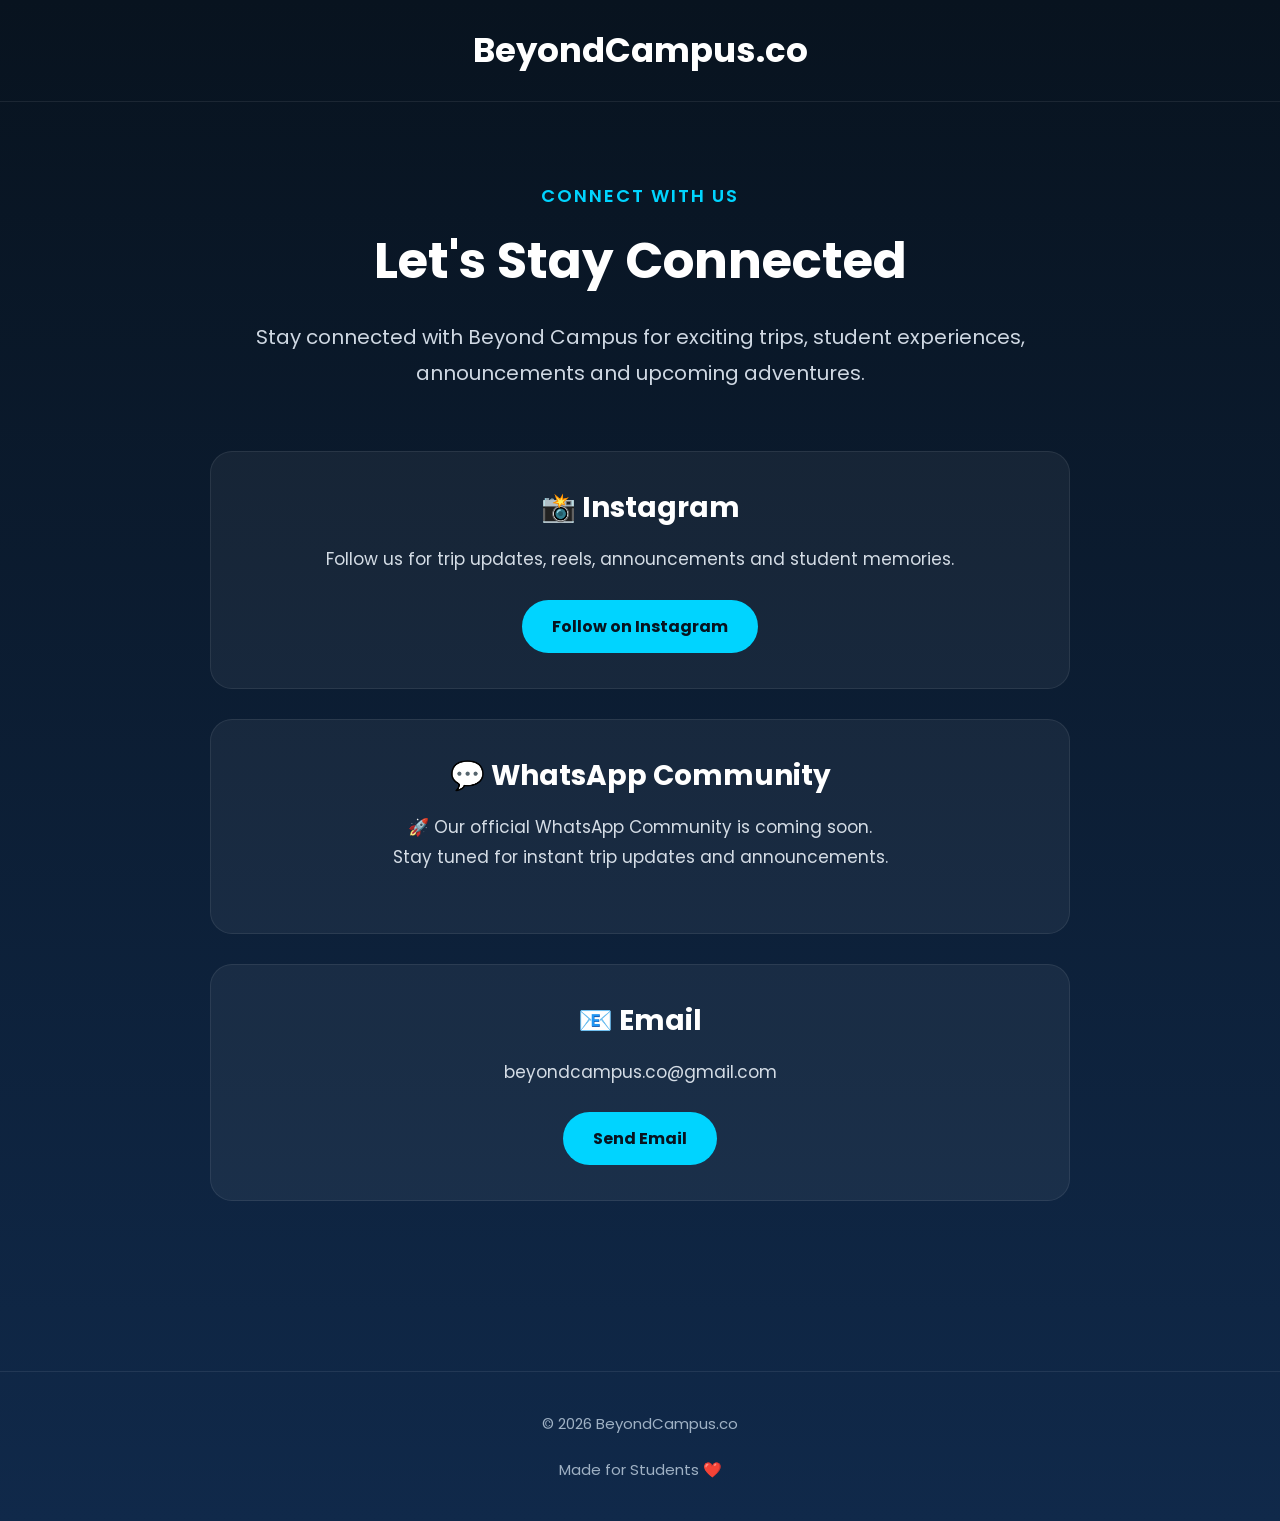
==== contact.html @ 8b2c5710 "Create contact.html" ====
<!DOCTYPE html>
<html lang="en">
<head>
<meta charset="UTF-8">
<meta name="viewport" content="width=device-width, initial-scale=1.0">

<title>Contact | Beyond Campus</title>

<link href="https://fonts.googleapis.com/css2?family=Poppins:wght@300;400;500;600;700;800&display=swap" rel="stylesheet">

<style>

*{
margin:0;
padding:0;
box-sizing:border-box;
font-family:'Poppins',sans-serif;
}

body{
background:linear-gradient(180deg,#08131F,#10294A);
color:#fff;
min-height:100vh;
overflow-x:hidden;
}

header{
padding:25px;
text-align:center;
border-bottom:1px solid rgba(255,255,255,.08);
}

.logo{
text-decoration:none;
color:white;
font-size:34px;
font-weight:700;
transition:.3s;
}

.logo:hover{
color:#00D4FF;
}

.container{
max-width:900px;
margin:auto;
padding:80px 20px;
text-align:center;
}

.tag{
color:#00D4FF;
font-size:18px;
font-weight:600;
letter-spacing:2px;
text-transform:uppercase;
margin-bottom:15px;
}

h1{
font-size:50px;
margin-bottom:20px;
}

.subtitle{
font-size:20px;
color:#cfd8e3;
line-height:1.8;
margin-bottom:60px;
}

.card{
background:rgba(255,255,255,.05);
border:1px solid rgba(255,255,255,.08);
border-radius:22px;
padding:35px;
margin-bottom:30px;
transition:.3s;
}

.card:hover{
transform:translateY(-6px);
border-color:#00D4FF;
box-shadow:0 15px 40px rgba(0,212,255,.18);
}

.card h2{
font-size:28px;
margin-bottom:15px;
}

.card p{
color:#d4dce5;
font-size:17px;
line-height:1.8;
margin-bottom:25px;
}

.btn{
display:inline-block;
padding:14px 30px;
background:#00D4FF;
color:#08131F;
font-weight:700;
text-decoration:none;
border-radius:50px;
transition:.3s;
cursor:pointer;
}

.btn:hover{
transform:translateY(-2px);
}

footer{
padding:40px 20px;
text-align:center;
color:#9fb1c4;
font-size:15px;
border-top:1px solid rgba(255,255,255,.08);
margin-top:60px;
}

@media(max-width:768px){

.logo{
font-size:28px;
}

.container{
padding:60px 20px;
}

h1{
font-size:38px;
}

.subtitle{
font-size:18px;
}

.card{
padding:28px;
}

.card h2{
font-size:24px;
}

}

</style>

</head>

<body>

<header>

<a href="index.html" class="logo">
BeyondCampus.co
</a>

</header>

<div class="container">

<div class="tag">
Connect With Us
</div>

<h1>Let's Stay Connected</h1>

<p class="subtitle">
Stay connected with Beyond Campus for exciting trips, student experiences, announcements and upcoming adventures.
</p>

<div class="card">

<h2>📸 Instagram</h2>

<p>
Follow us for trip updates, reels, announcements and student memories.
</p>

<a href="https://www.instagram.com/beyondcampus.co?igsh=MWRyZms1ZGxydWF6NA==" target="_blank" class="btn">
Follow on Instagram
</a>

</div>

<div class="card">

<h2>💬 WhatsApp Community</h2>

<p>
🚀 Our official WhatsApp Community is coming soon.<br>
Stay tuned for instant trip updates and announcements.
</p>

</div>

<div class="card">

<h2>📧 Email</h2>

<p>
beyondcampus.co@gmail.com
</p>

<a href="mailto:beyondcampus.co@gmail.com" class="btn">
Send Email
</a>

</div>

</div>

<footer>

© 2026 BeyondCampus.co<br><br>

Made for Students ❤️

</footer>

</body>
</html>
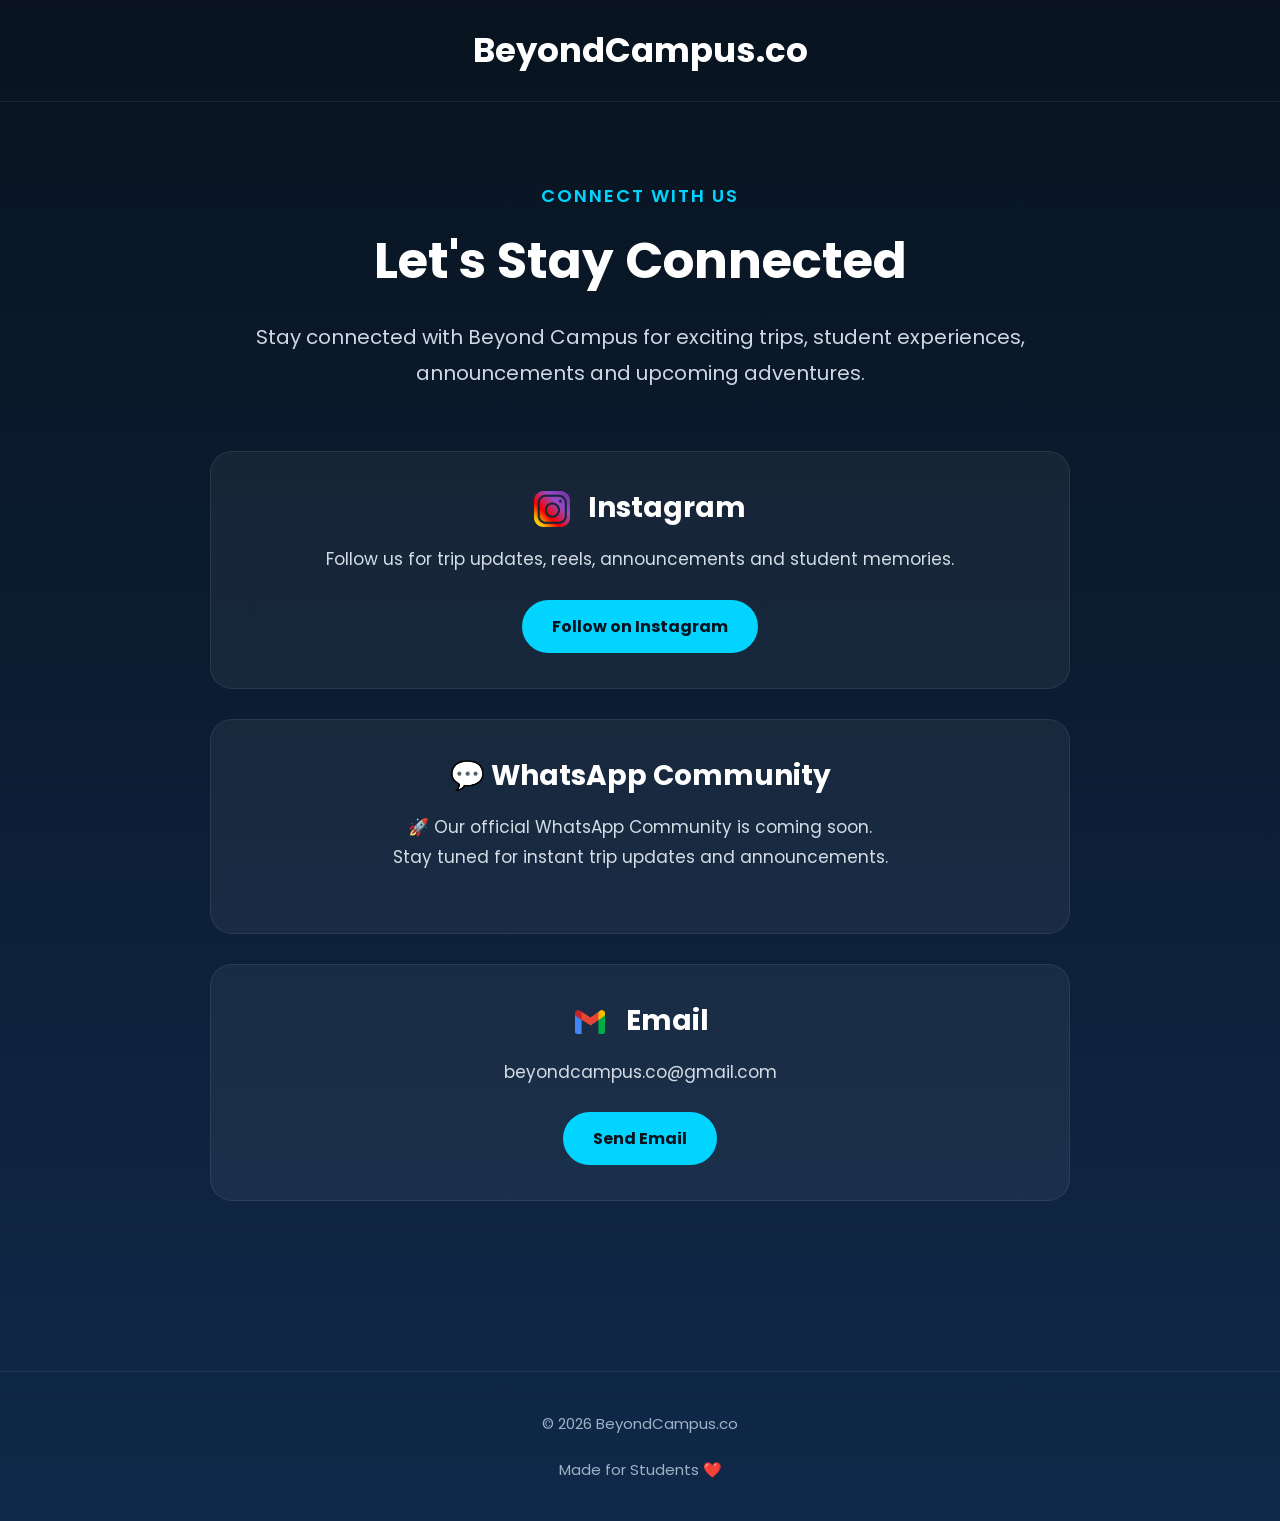
==== commit ceac7621: "png contact.html" ====
--- a/contact.html
+++ b/contact.html
@@ -88,6 +88,15 @@
 .card h2{
 font-size:28px;
 margin-bottom:15px;
+}
+
+.icon{
+width:36px;
+height:36px;
+object-fit:contain;
+vertical-align:middle;
+margin-right:12px;
+display:inline-block;
 }
 
 .card p{
@@ -147,7 +156,10 @@
 .card h2{
 font-size:24px;
 }
-
+.icon{
+width:30px;
+height:30px;
+}
 }
 
 </style>
@@ -178,7 +190,7 @@
 
 <div class="card">
 
-<h2>📸 Instagram</h2>
+<h2> <img src="logo-computer-icons-clip-art-instagram-logo-607d95a9f56a8022c409ec097780b47f.png" class="icon" alt="Instagram"> Instagram </h2>
 
 <p>
 Follow us for trip updates, reels, announcements and student memories.
@@ -203,7 +215,7 @@
 
 <div class="card">
 
-<h2>📧 Email</h2>
+<h2> <img src="pngwing.com (1).png" class="icon" alt="Email"> Email </h2>
 
 <p>
 beyondcampus.co@gmail.com
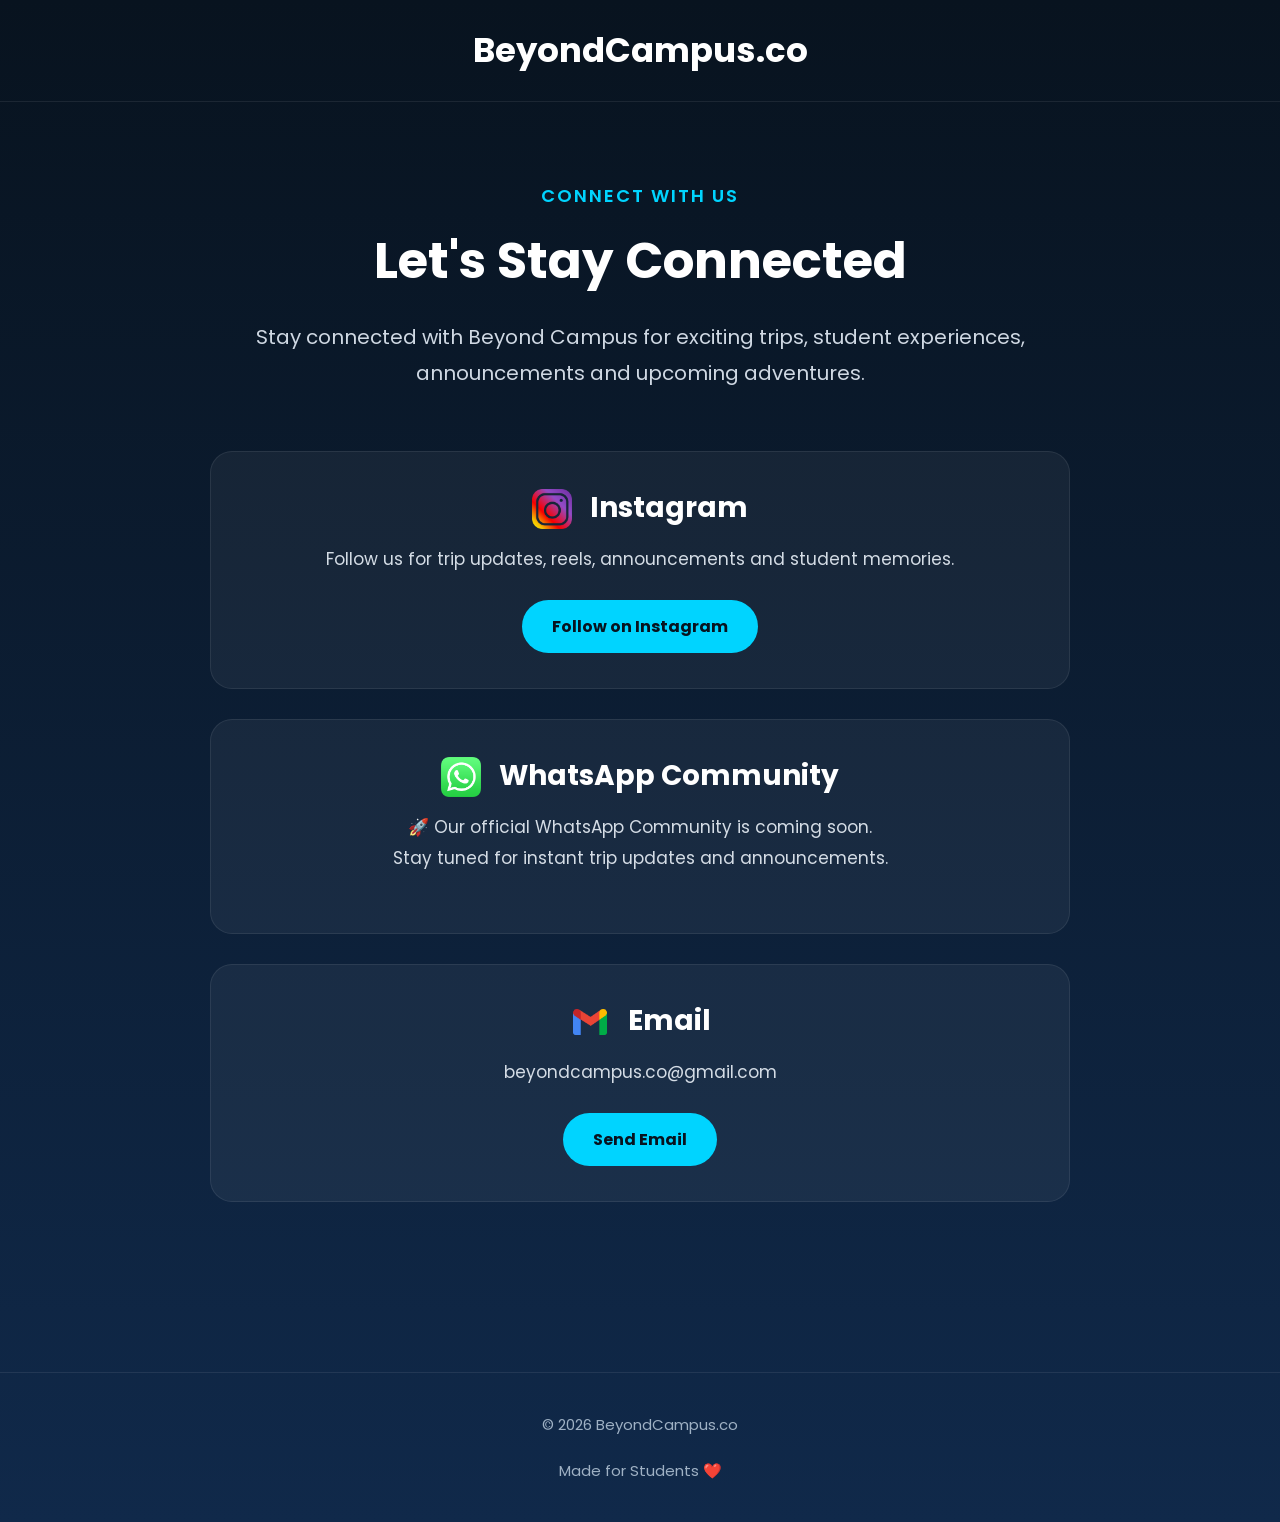
==== commit 1f9d413d: "Update contact.html" ====
--- a/contact.html
+++ b/contact.html
@@ -91,8 +91,8 @@
 }
 
 .icon{
-width:36px;
-height:36px;
+width:40px;
+height:40px;
 object-fit:contain;
 vertical-align:middle;
 margin-right:12px;
@@ -204,7 +204,10 @@
 
 <div class="card">
 
-<h2>💬 WhatsApp Community</h2>
+<h2>
+<img src="pngwing.com.png" class="icon" alt="WhatsApp">
+WhatsApp Community
+</h2>
 
 <p>
 🚀 Our official WhatsApp Community is coming soon.<br>
